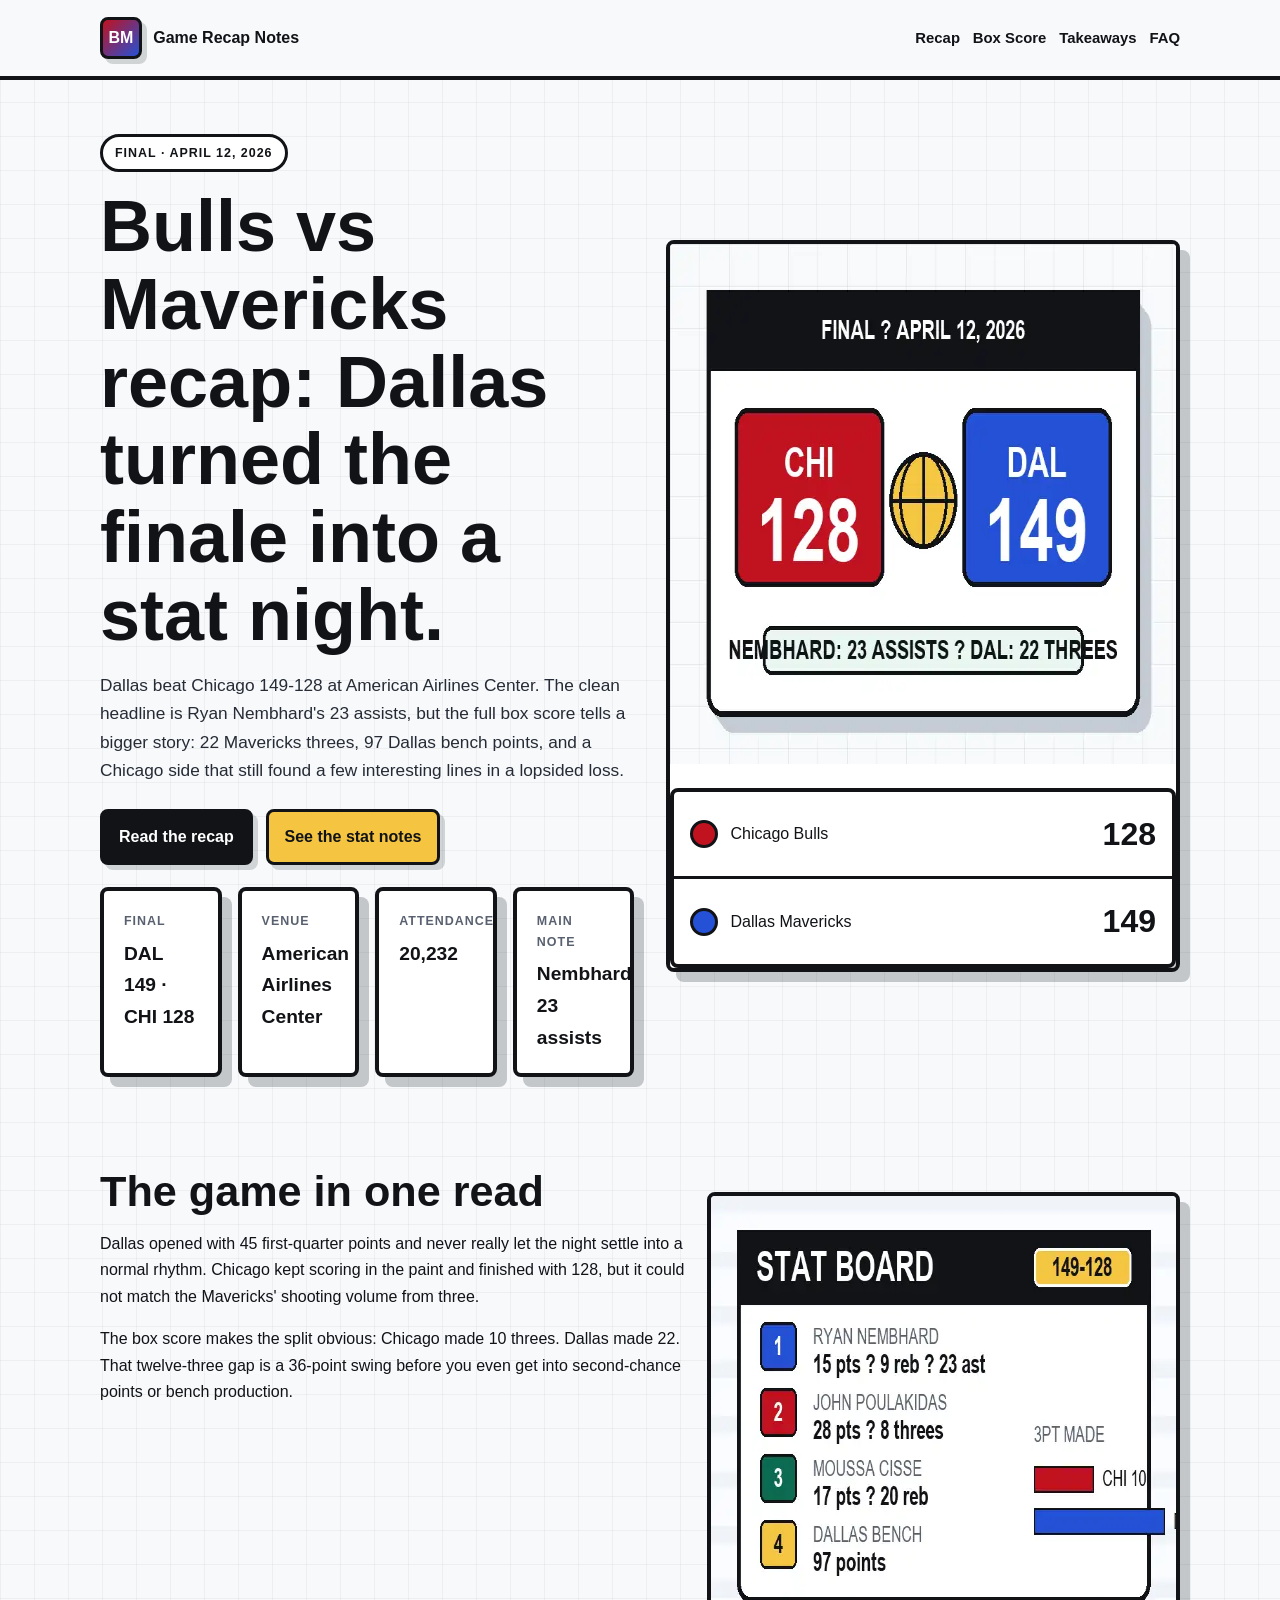
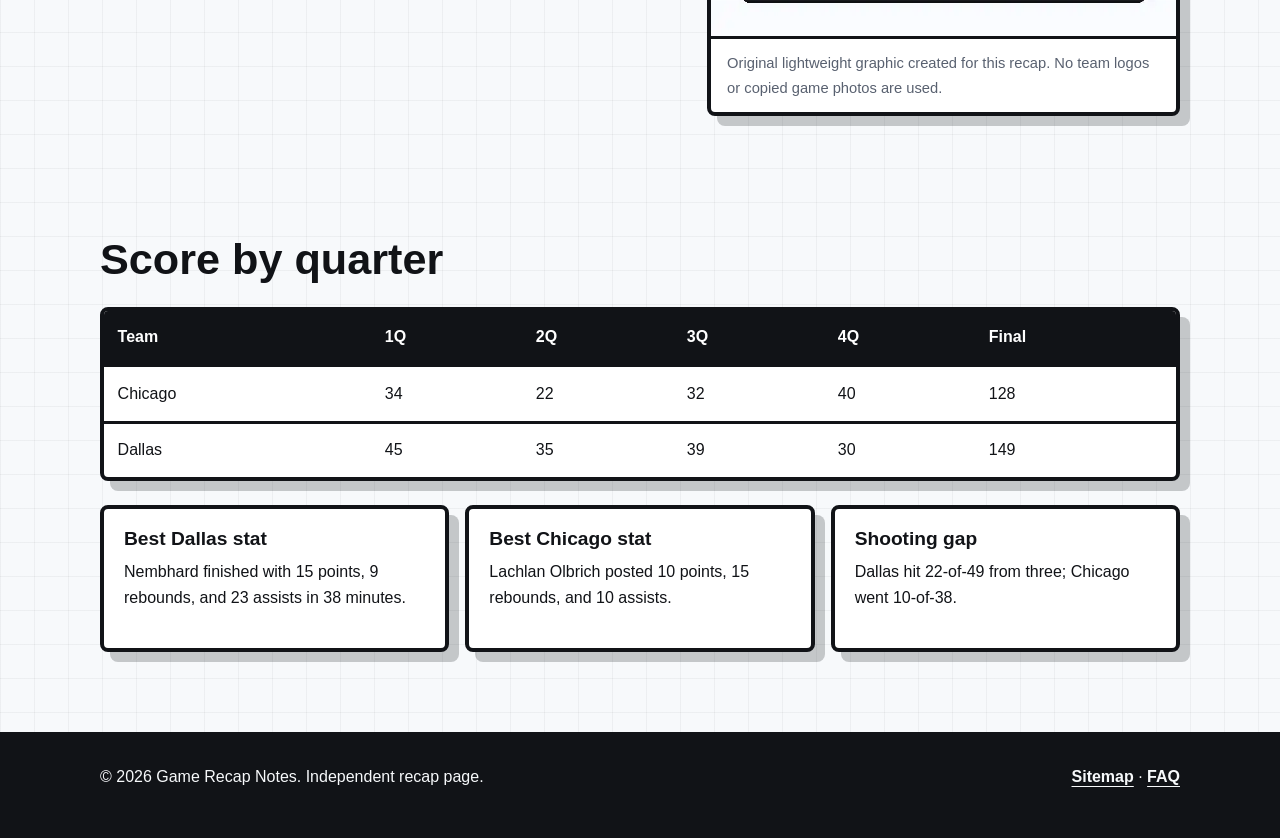
==== index.html @ 3fef67a5 "Add Bulls Mavericks recap site" ====
<!doctype html>
<html lang="en">
  <head>
    <meta charset="utf-8">
    <meta name="viewport" content="width=device-width, initial-scale=1">
    <title>Bulls vs Mavericks Recap: Dallas 149, Chicago 128</title>
    <meta name="description" content="Original recap of Chicago Bulls at Dallas Mavericks on April 12, 2026, with final score, quarter splits, stat notes, and key takeaways.">
    <link rel="canonical" href="https://zeshanalikhan.github.io/bulls-mavericks-recap/">
    <meta property="og:title" content="Bulls vs Mavericks Recap: Dallas 149, Chicago 128">
    <meta property="og:description" content="Ryan Nembhard's 23 assists and Dallas' 22 threes shaped a 149-128 Mavericks win over the Bulls.">
    <meta property="og:type" content="website">
    <meta property="og:url" content="https://zeshanalikhan.github.io/bulls-mavericks-recap/">
    <meta property="og:image" content="https://zeshanalikhan.github.io/bulls-mavericks-recap/assets/images/bulls-mavericks-hero.webp">
    <link rel="stylesheet" href="styles.css">
    <script type="application/ld+json">
      {
        "@context": "https://schema.org",
        "@type": "Article",
        "headline": "Bulls vs Mavericks Recap: Dallas 149, Chicago 128",
        "datePublished": "2026-04-13",
        "dateModified": "2026-04-13",
        "author": {
          "@type": "Person",
          "name": "Game Notes Desk"
        },
        "about": {
          "@type": "SportsEvent",
          "name": "Chicago Bulls at Dallas Mavericks",
          "startDate": "2026-04-12T20:30:00-04:00",
          "location": {
            "@type": "Place",
            "name": "American Airlines Center",
            "address": {
              "@type": "PostalAddress",
              "addressLocality": "Dallas",
              "addressRegion": "TX",
              "addressCountry": "US"
            }
          },
          "homeTeam": {
            "@type": "SportsTeam",
            "name": "Dallas Mavericks"
          },
          "awayTeam": {
            "@type": "SportsTeam",
            "name": "Chicago Bulls"
          },
          "sport": "Basketball"
        }
      }
    </script>
  </head>
  <body>
    <a class="skip-link" href="#main">Skip to content</a>
    <header class="site-header">
      <div class="nav-wrap">
        <a class="brand" href="index.html" aria-label="Bulls Mavericks recap home">
          <span class="brand-mark">BM</span>
          <span>Game Recap Notes</span>
        </a>
        <nav class="nav-links" aria-label="Main navigation">
          <a href="pages/game-recap.html">Recap</a>
          <a href="pages/box-score-notes.html">Box Score</a>
          <a href="pages/takeaways.html">Takeaways</a>
          <a href="pages/game-faq.html">FAQ</a>
        </nav>
      </div>
    </header>

    <main id="main">
      <section class="hero">
        <div class="hero-inner">
          <div>
            <span class="eyebrow">Final · April 12, 2026</span>
            <h1>Bulls vs Mavericks recap: Dallas turned the finale into a stat night.</h1>
            <p class="lede">Dallas beat Chicago 149-128 at American Airlines Center. The clean headline is Ryan Nembhard's 23 assists, but the full box score tells a bigger story: 22 Mavericks threes, 97 Dallas bench points, and a Chicago side that still found a few interesting lines in a lopsided loss.</p>
            <div class="cta-row">
              <a class="button" href="pages/game-recap.html">Read the recap</a>
              <a class="button secondary" href="pages/box-score-notes.html">See the stat notes</a>
            </div>
            <div class="meta-grid" aria-label="Game quick facts">
              <div class="fact-card"><span>Final</span><strong>DAL 149 · CHI 128</strong></div>
              <div class="fact-card"><span>Venue</span><strong>American Airlines Center</strong></div>
              <div class="fact-card"><span>Attendance</span><strong>20,232</strong></div>
              <div class="fact-card"><span>Main note</span><strong>Nembhard 23 assists</strong></div>
            </div>
          </div>
          <aside class="hero-card" aria-label="Final score card">
            <img src="assets/images/bulls-mavericks-hero.webp" width="720" height="520" alt="Illustrated Bulls Mavericks final score card">
            <div class="scoreboard">
              <div class="score-row">
                <div class="score-team"><span class="team-dot chi"></span><span>Chicago Bulls</span></div>
                <strong>128</strong>
              </div>
              <div class="score-row">
                <div class="score-team"><span class="team-dot dal"></span><span>Dallas Mavericks</span></div>
                <strong>149</strong>
              </div>
            </div>
          </aside>
        </div>
      </section>

      <section class="section">
        <div class="two-col">
          <div>
            <h2>The game in one read</h2>
            <p>Dallas opened with 45 first-quarter points and never really let the night settle into a normal rhythm. Chicago kept scoring in the paint and finished with 128, but it could not match the Mavericks' shooting volume from three.</p>
            <p>The box score makes the split obvious: Chicago made 10 threes. Dallas made 22. That twelve-three gap is a 36-point swing before you even get into second-chance points or bench production.</p>
          </div>
          <figure class="image-frame">
            <img src="assets/images/bulls-mavericks-stats.webp" width="720" height="440" alt="Illustrated Bulls Mavericks stat board">
            <figcaption>Original lightweight graphic created for this recap. No team logos or copied game photos are used.</figcaption>
          </figure>
        </div>
      </section>

      <section class="section" id="score-details">
        <h2>Score by quarter</h2>
        <table class="stat-table" aria-label="Score by quarter">
          <thead>
            <tr><th>Team</th><th>1Q</th><th>2Q</th><th>3Q</th><th>4Q</th><th>Final</th></tr>
          </thead>
          <tbody>
            <tr><td>Chicago</td><td>34</td><td>22</td><td>32</td><td>40</td><td>128</td></tr>
            <tr><td>Dallas</td><td>45</td><td>35</td><td>39</td><td>30</td><td>149</td></tr>
          </tbody>
        </table>
        <div class="card-grid">
          <article class="panel">
            <h3>Best Dallas stat</h3>
            <p>Nembhard finished with 15 points, 9 rebounds, and 23 assists in 38 minutes.</p>
          </article>
          <article class="panel">
            <h3>Best Chicago stat</h3>
            <p>Lachlan Olbrich posted 10 points, 15 rebounds, and 10 assists.</p>
          </article>
          <article class="panel">
            <h3>Shooting gap</h3>
            <p>Dallas hit 22-of-49 from three; Chicago went 10-of-38.</p>
          </article>
        </div>
      </section>
    </main>

    <footer class="site-footer">
      <div class="footer-inner">
        <p>© <span data-year>2026</span> Game Recap Notes. Independent recap page.</p>
        <p><a href="sitemap.xml">Sitemap</a> · <a href="pages/game-faq.html">FAQ</a></p>
      </div>
    </footer>
    <script src="app.js" defer></script>
  </body>
</html>
---- styles.css ----
:root {
  --ink: #111317;
  --paper: #f7f9fb;
  --panel: #ffffff;
  --muted: #596170;
  --line: #111317;
  --bull: #c1121f;
  --mav: #2451d6;
  --mint: #0b6b50;
  --gold: #f5c542;
  --shadow: 10px 10px 0 rgba(17, 19, 23, 0.22);
  --soft-shadow: 5px 5px 0 rgba(17, 19, 23, 0.16);
}

* {
  box-sizing: border-box;
}

html {
  scroll-behavior: smooth;
}

body {
  margin: 0;
  background:
    linear-gradient(90deg, rgba(17, 19, 23, 0.045) 1px, transparent 1px),
    linear-gradient(180deg, rgba(17, 19, 23, 0.045) 1px, transparent 1px),
    var(--paper);
  background-size: 34px 34px;
  color: var(--ink);
  font-family: Arial, Helvetica, sans-serif;
  line-height: 1.65;
}

img {
  display: block;
  max-width: 100%;
}

a {
  color: var(--mav);
  font-weight: 800;
  text-underline-offset: 0.24em;
}

a:hover {
  color: var(--bull);
}

.skip-link {
  left: 1rem;
  position: absolute;
  top: -4rem;
  z-index: 50;
}

.skip-link:focus {
  background: var(--gold);
  border: 3px solid var(--line);
  color: var(--ink);
  padding: 0.75rem 1rem;
  top: 1rem;
}

.site-header {
  background: rgba(247, 249, 251, 0.96);
  border-bottom: 4px solid var(--line);
  position: sticky;
  top: 0;
  z-index: 20;
}

.nav-wrap,
.hero-inner,
.section,
.footer-inner {
  margin: 0 auto;
  max-width: 1120px;
  padding: 0 1.25rem;
}

.nav-wrap {
  align-items: center;
  display: flex;
  gap: 1rem;
  justify-content: space-between;
  min-height: 76px;
}

.brand {
  align-items: center;
  color: var(--ink);
  display: inline-flex;
  font-weight: 900;
  gap: 0.7rem;
  text-decoration: none;
}

.brand-mark {
  align-items: center;
  background: linear-gradient(135deg, var(--bull), var(--mav));
  border: 3px solid var(--line);
  border-radius: 8px;
  box-shadow: var(--soft-shadow);
  color: #fff;
  display: inline-flex;
  height: 42px;
  justify-content: center;
  letter-spacing: 0;
  width: 42px;
}

.nav-links {
  align-items: center;
  display: flex;
  flex-wrap: wrap;
  gap: 0.8rem;
  justify-content: flex-end;
}

.nav-links a {
  color: var(--ink);
  font-size: 0.93rem;
  text-decoration: none;
}

.nav-links a:hover {
  text-decoration: underline;
}

.hero {
  padding: 3.4rem 0 2.7rem;
}

.hero-inner {
  align-items: center;
  display: grid;
  gap: 2rem;
  grid-template-columns: minmax(0, 1.02fr) minmax(280px, 0.98fr);
}

.eyebrow {
  align-items: center;
  background: #fff;
  border: 3px solid var(--line);
  border-radius: 999px;
  color: var(--ink);
  display: inline-flex;
  font-size: 0.78rem;
  font-weight: 900;
  gap: 0.45rem;
  letter-spacing: 0.08em;
  padding: 0.35rem 0.75rem;
  text-transform: uppercase;
}

h1,
h2,
h3 {
  letter-spacing: 0;
  line-height: 1.08;
}

h1 {
  font-size: 4.5rem;
  margin: 1rem 0 1rem;
  max-width: 950px;
}

h2 {
  font-size: 2.7rem;
  margin: 0 0 1rem;
}

h3 {
  font-size: 1.2rem;
  margin: 0 0 0.55rem;
}

p {
  margin: 0 0 1rem;
}

.lede {
  color: #262b35;
  font-size: 1.08rem;
  max-width: 760px;
}

.cta-row {
  display: flex;
  flex-wrap: wrap;
  gap: 0.8rem;
  margin: 1.5rem 0 0;
}

.button {
  align-items: center;
  background: var(--ink);
  border: 3px solid var(--line);
  border-radius: 8px;
  box-shadow: var(--soft-shadow);
  color: #fff;
  cursor: pointer;
  display: inline-flex;
  font: inherit;
  font-weight: 900;
  justify-content: center;
  min-height: 46px;
  padding: 0.75rem 1rem;
  text-decoration: none;
}

.button:hover {
  background: var(--bull);
  color: #fff;
}

.button.secondary {
  background: var(--gold);
  color: var(--ink);
}

.hero-card,
.panel,
.fact-card,
.scoreboard,
.image-frame,
.toc,
.stat-table {
  background: var(--panel);
  border: 4px solid var(--line);
  border-radius: 8px;
  box-shadow: var(--shadow);
}

.hero-card {
  overflow: hidden;
}

.scoreboard {
  margin-top: 1.5rem;
  overflow: hidden;
}

.score-row {
  align-items: center;
  border-top: 3px solid var(--line);
  display: grid;
  gap: 1rem;
  grid-template-columns: 1fr auto;
  padding: 1rem;
}

.score-row:first-child {
  border-top: 0;
}

.score-row strong {
  font-size: 2rem;
}

.score-team {
  align-items: center;
  display: flex;
  gap: 0.75rem;
}

.team-dot {
  border: 3px solid var(--line);
  border-radius: 999px;
  display: inline-block;
  height: 28px;
  width: 28px;
}

.team-dot.chi {
  background: var(--bull);
}

.team-dot.dal {
  background: var(--mav);
}

.section {
  padding-bottom: 3rem;
  padding-top: 3rem;
}

.section.narrow {
  max-width: 880px;
}

.meta-grid,
.card-grid,
.two-col,
.stat-grid {
  display: grid;
  gap: 1rem;
}

.meta-grid {
  grid-template-columns: repeat(4, minmax(0, 1fr));
  margin-top: 1.4rem;
}

.card-grid {
  grid-template-columns: repeat(3, minmax(0, 1fr));
  margin-top: 1.5rem;
}

.two-col {
  align-items: start;
  grid-template-columns: minmax(0, 1fr) minmax(300px, 0.8fr);
}

.stat-grid {
  grid-template-columns: repeat(2, minmax(0, 1fr));
}

.fact-card,
.panel,
.toc {
  padding: 1.25rem;
}

.fact-card span {
  color: var(--muted);
  display: block;
  font-size: 0.78rem;
  font-weight: 900;
  letter-spacing: 0.08em;
  margin-bottom: 0.35rem;
  text-transform: uppercase;
}

.fact-card strong {
  font-size: 1.2rem;
}

.callout {
  background: #e8f7ef;
  border: 4px solid var(--line);
  border-radius: 8px;
  box-shadow: var(--soft-shadow);
  margin: 1.5rem 0;
  padding: 1.25rem;
}

.image-frame {
  margin: 1.5rem 0;
  overflow: hidden;
}

.image-frame figcaption {
  border-top: 3px solid var(--line);
  color: var(--muted);
  font-size: 0.92rem;
  padding: 0.75rem 1rem;
}

.stat-table {
  border-collapse: separate;
  border-spacing: 0;
  margin: 1.5rem 0;
  overflow: hidden;
  width: 100%;
}

.stat-table th,
.stat-table td {
  border-bottom: 3px solid var(--line);
  padding: 0.85rem;
  text-align: left;
}

.stat-table tr:last-child td {
  border-bottom: 0;
}

.stat-table th {
  background: var(--ink);
  color: #fff;
}

.clean-list {
  margin: 0;
  padding-left: 1.1rem;
}

.clean-list li {
  margin-bottom: 0.65rem;
}

.site-footer {
  background: var(--ink);
  color: #f7f9fb;
  margin-top: 2rem;
  padding: 2rem 0;
}

.site-footer a {
  color: #f7f9fb;
}

.footer-inner {
  align-items: center;
  display: flex;
  flex-wrap: wrap;
  gap: 1rem;
  justify-content: space-between;
}

@media (max-width: 820px) {
  .nav-wrap,
  .footer-inner {
    align-items: flex-start;
    flex-direction: column;
  }

  .hero-inner,
  .two-col,
  .card-grid,
  .meta-grid,
  .stat-grid {
    grid-template-columns: 1fr;
  }

  h1 {
    font-size: 2.5rem;
  }

  h2 {
    font-size: 1.85rem;
  }

  .hero {
    padding-top: 2rem;
  }
}
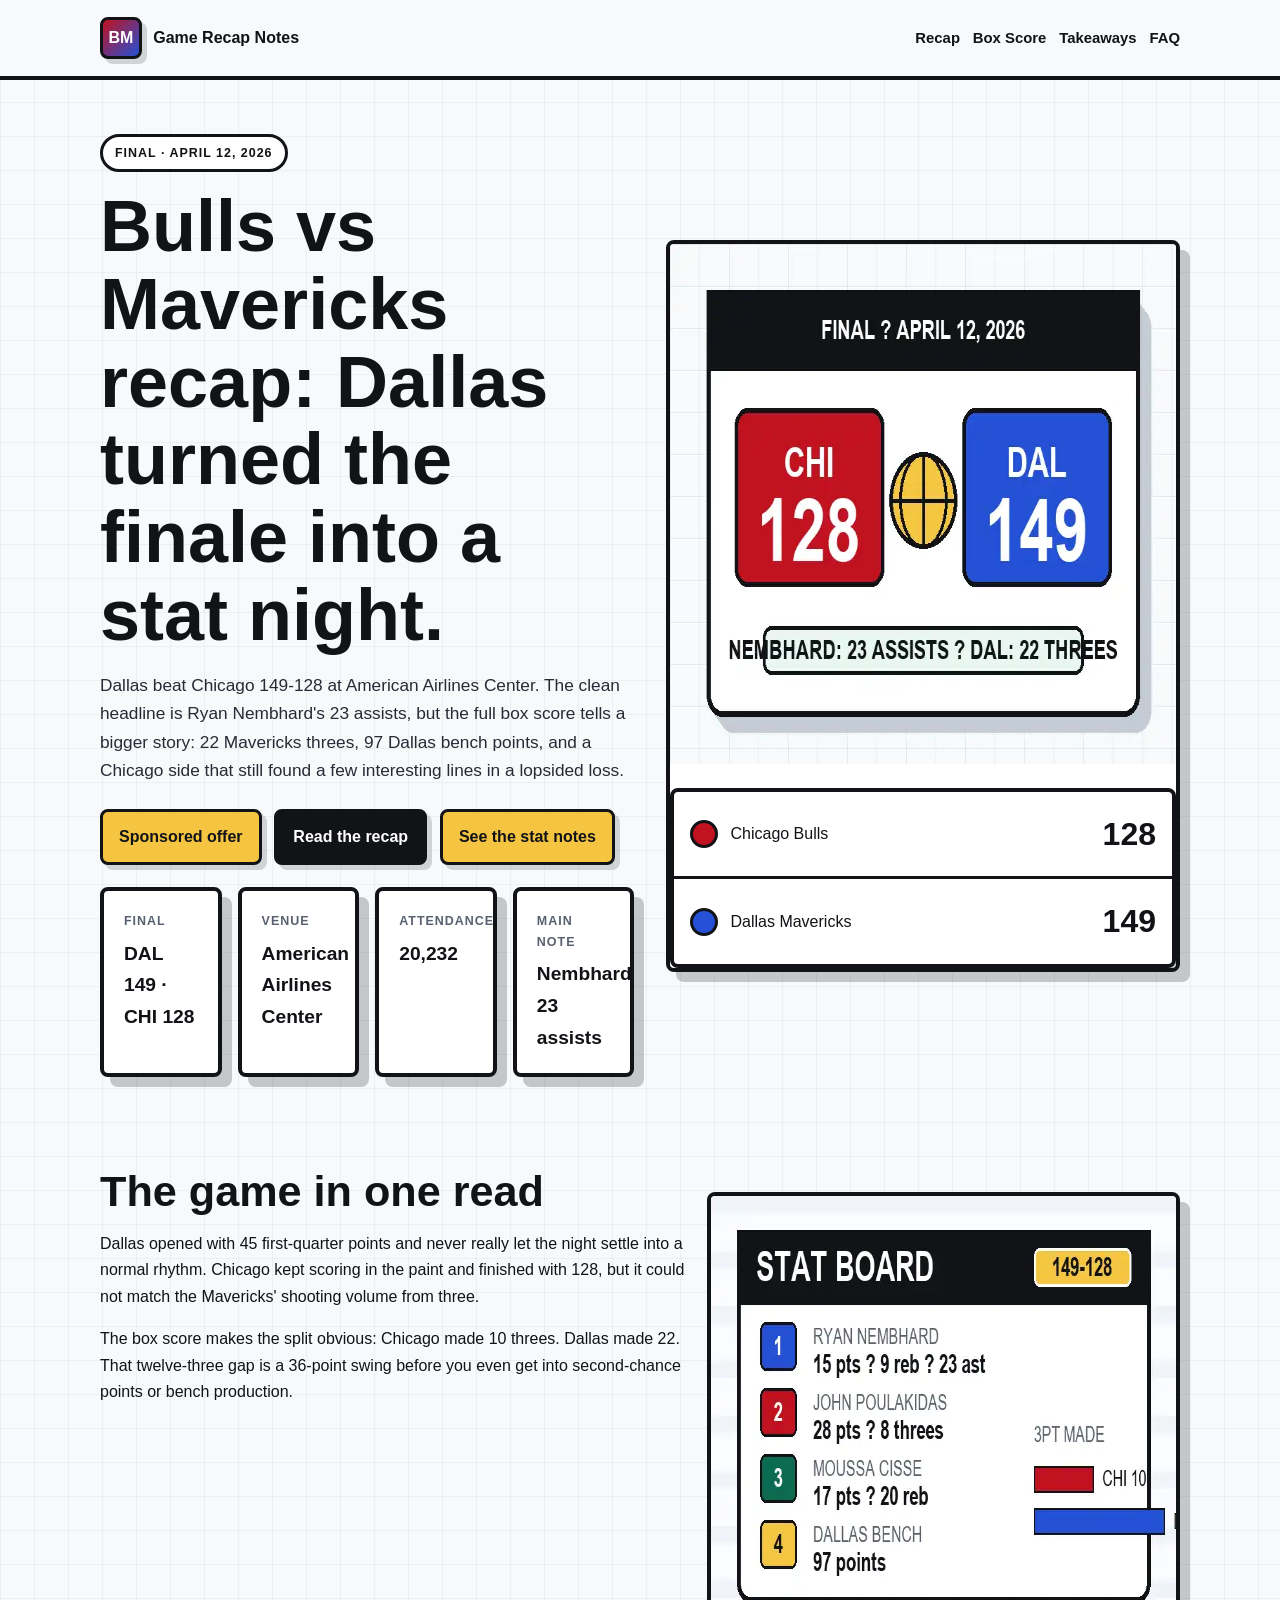
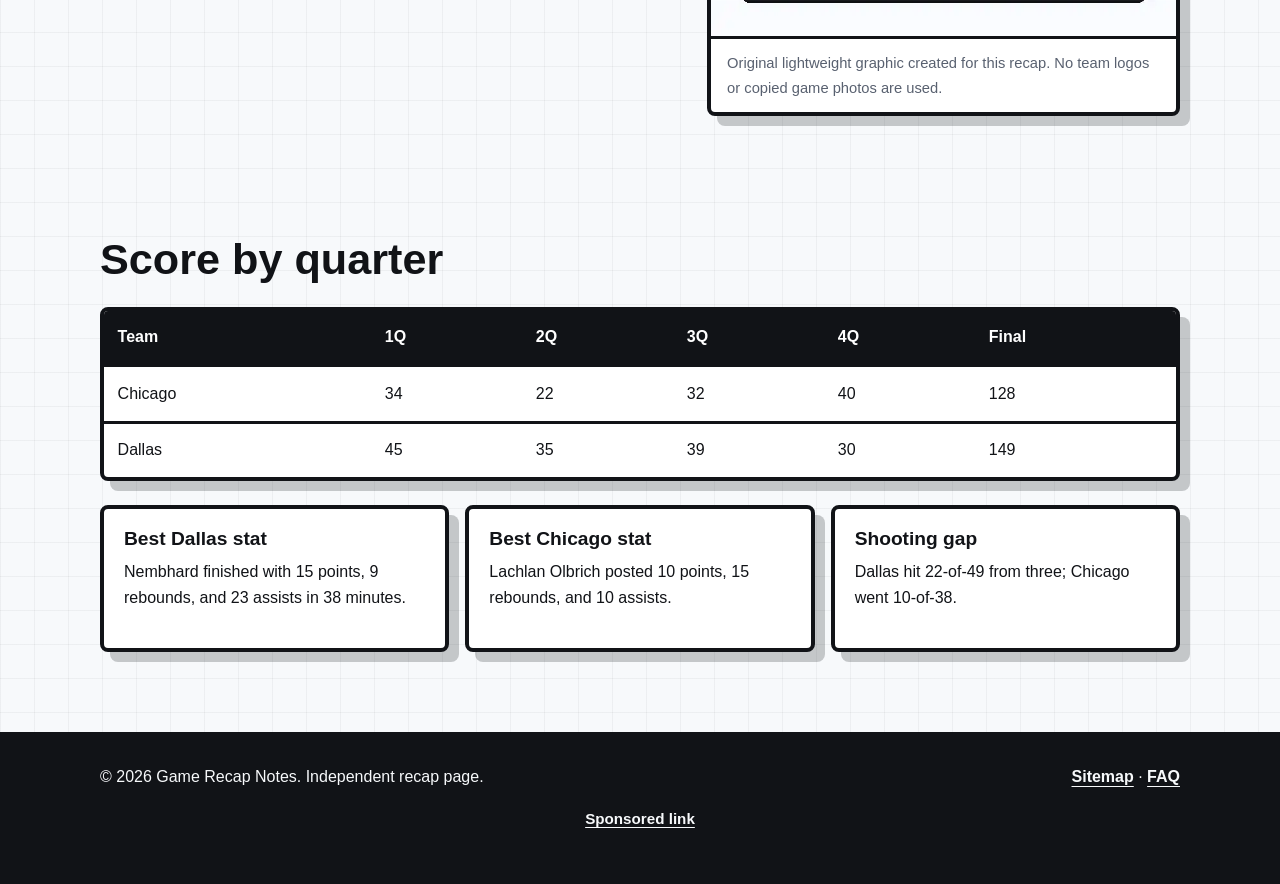
==== commit 64f8250f: "Add sponsored smartlink placement" ====
--- a/index.html
+++ b/index.html
@@ -3,6 +3,7 @@
   <head>
     <meta charset="utf-8">
     <meta name="viewport" content="width=device-width, initial-scale=1">
+    <meta name="google-site-verification" content="zPeMqoo2h3M_oqIertTkiu1rAj5quQBwW_J42bXbuFM">
     <title>Bulls vs Mavericks Recap: Dallas 149, Chicago 128</title>
     <meta name="description" content="Original recap of Chicago Bulls at Dallas Mavericks on April 12, 2026, with final score, quarter splits, stat notes, and key takeaways.">
     <link rel="canonical" href="https://zeshanalikhan.github.io/bulls-mavericks-recap/">
@@ -75,6 +76,7 @@
             <h1>Bulls vs Mavericks recap: Dallas turned the finale into a stat night.</h1>
             <p class="lede">Dallas beat Chicago 149-128 at American Airlines Center. The clean headline is Ryan Nembhard's 23 assists, but the full box score tells a bigger story: 22 Mavericks threes, 97 Dallas bench points, and a Chicago side that still found a few interesting lines in a lopsided loss.</p>
             <div class="cta-row">
+              <a class="button secondary" href="https://www.profitablecpmratenetwork.com/j9f627innq?key=be46e17df9e34aa3b5b8e77e88a34740" rel="nofollow sponsored noopener" target="_blank">Sponsored offer</a>
               <a class="button" href="pages/game-recap.html">Read the recap</a>
               <a class="button secondary" href="pages/box-score-notes.html">See the stat notes</a>
             </div>
@@ -148,7 +150,10 @@
         <p>© <span data-year>2026</span> Game Recap Notes. Independent recap page.</p>
         <p><a href="sitemap.xml">Sitemap</a> · <a href="pages/game-faq.html">FAQ</a></p>
       </div>
-    </footer>
+          <div class="adsterra-link-wrap">
+        <a class="adsterra-link" href="https://www.profitablecpmratenetwork.com/j9f627innq?key=be46e17df9e34aa3b5b8e77e88a34740" rel="nofollow sponsored noopener" target="_blank">Sponsored link</a>
+      </div>
+  </footer>
     <script src="app.js" defer></script>
   </body>
 </html>
--- a/styles.css
+++ b/styles.css
@@ -438,3 +438,15 @@
     padding-top: 2rem;
   }
 }
+.adsterra-link-wrap {
+  padding: 0 0 1.25rem;
+  text-align: center;
+}
+
+.adsterra-link {
+  color: inherit;
+  font-size: 0.95rem;
+  font-weight: 700;
+  text-decoration: underline;
+  text-underline-offset: 0.18em;
+}
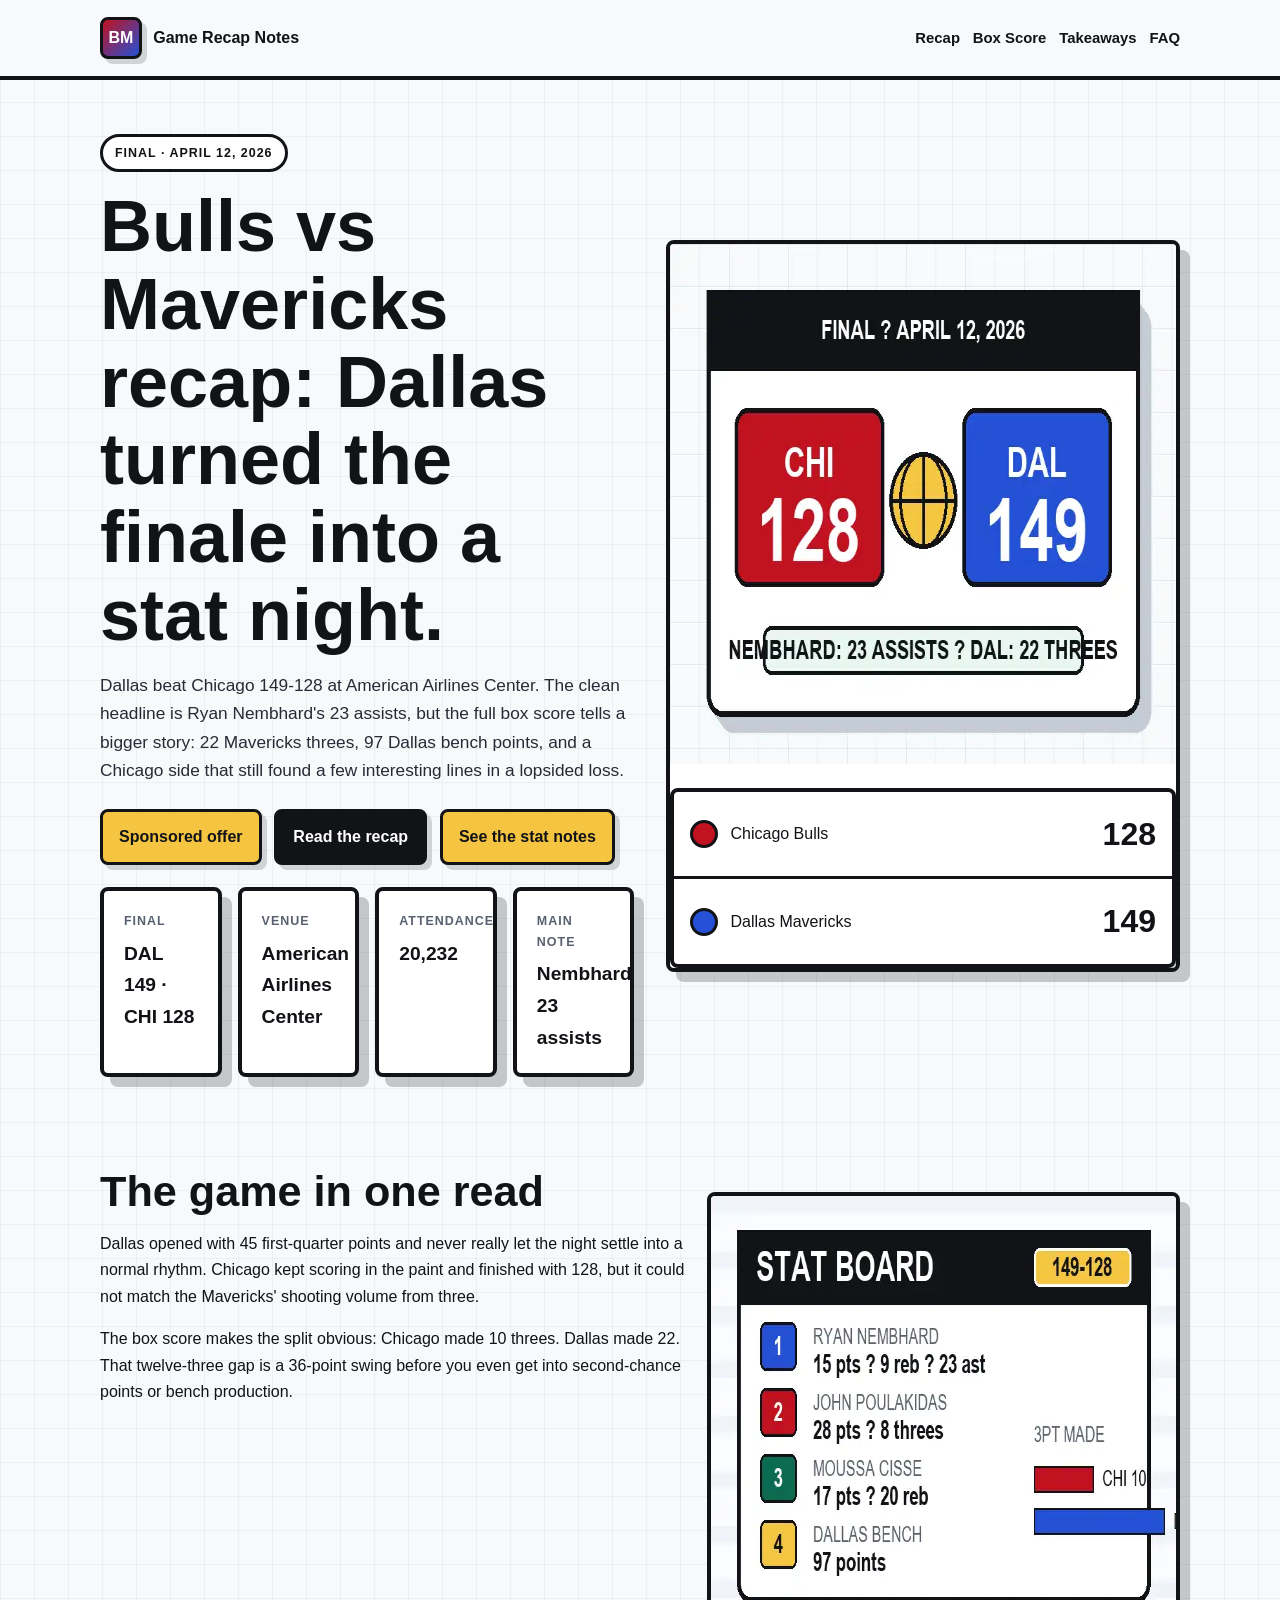
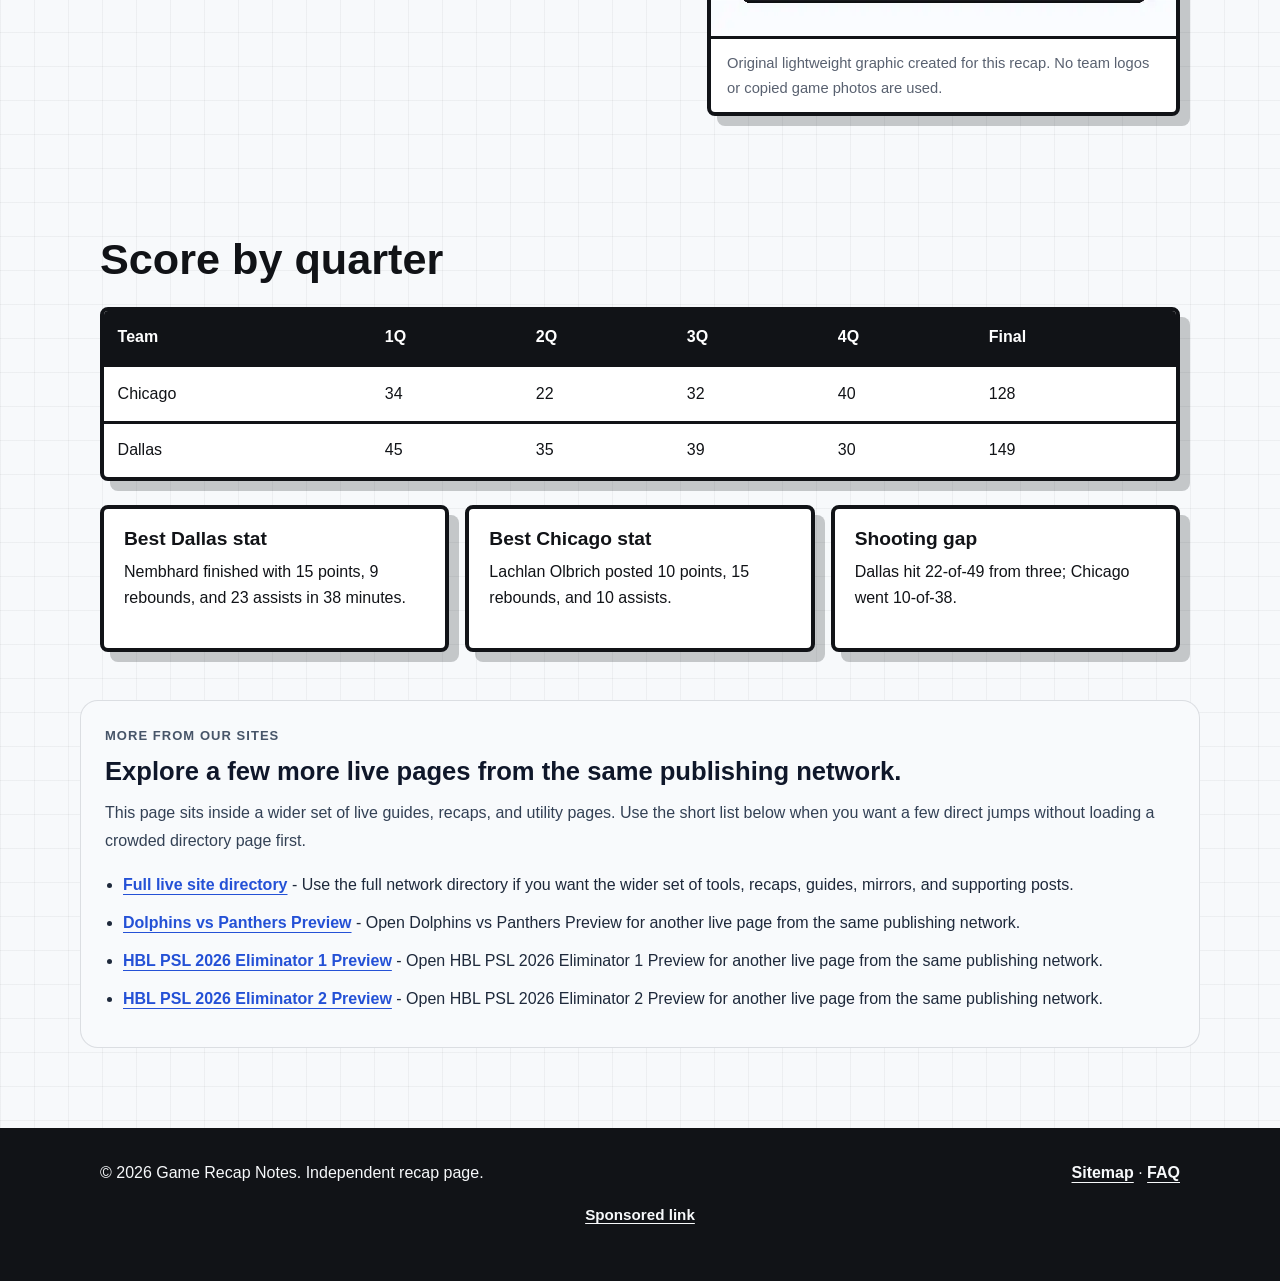
==== commit 603b9f35: "Add owned network links" ====
--- a/index.html
+++ b/index.html
@@ -143,6 +143,24 @@
           </article>
         </div>
       </section>
+
+      <!-- NETWORK_LINKS_START -->
+      <section data-network-links="true" aria-labelledby="network-links-heading" style="padding:0 0 48px;">
+        <div style="width:min(1120px, calc(100% - 32px)); margin:0 auto;">
+          <div style="border:1px solid rgba(15, 23, 42, 0.12); background:#f8fafc; border-radius:18px; padding:24px;">
+            <p style="margin:0 0 10px; font-size:13px; font-weight:800; letter-spacing:0.08em; text-transform:uppercase; color:#475569;">More from our sites</p>
+            <h2 id="network-links-heading" style="margin:0 0 12px; font-size:clamp(1.5rem, 2vw, 1.9rem); line-height:1.2; color:#0f172a;">Explore a few more live pages from the same publishing network.</h2>
+            <p style="margin:0 0 16px; color:#334155; line-height:1.75;">This page sits inside a wider set of live guides, recaps, and utility pages. Use the short list below when you want a few direct jumps without loading a crowded directory page first.</p>
+            <ul style="margin:0; padding-left:18px; color:#1e293b; line-height:1.75;">
+          <li style="margin:0 0 10px;"><a href="https://zeshanalikhan.github.io/creator-app-hub-site/pages/site-directory.html">Full live site directory</a> - Use the full network directory if you want the wider set of tools, recaps, guides, mirrors, and supporting posts.</li>
+          <li style="margin:0 0 10px;"><a href="https://zeshanalikhan.github.io/dolphins-panthers-nrl-preview/">Dolphins vs Panthers Preview</a> - Open Dolphins vs Panthers Preview for another live page from the same publishing network.</li>
+          <li style="margin:0 0 10px;"><a href="https://zeshanalikhan.github.io/hbl-psl-2026-eliminator-1-preview/">HBL PSL 2026 Eliminator 1 Preview</a> - Open HBL PSL 2026 Eliminator 1 Preview for another live page from the same publishing network.</li>
+          <li style="margin:0 0 10px;"><a href="https://zeshanalikhan.github.io/hbl-psl-2026-eliminator-2-preview/">HBL PSL 2026 Eliminator 2 Preview</a> - Open HBL PSL 2026 Eliminator 2 Preview for another live page from the same publishing network.</li>
+            </ul>
+          </div>
+        </div>
+      </section>
+      <!-- NETWORK_LINKS_END -->
     </main>
 
     <footer class="site-footer">
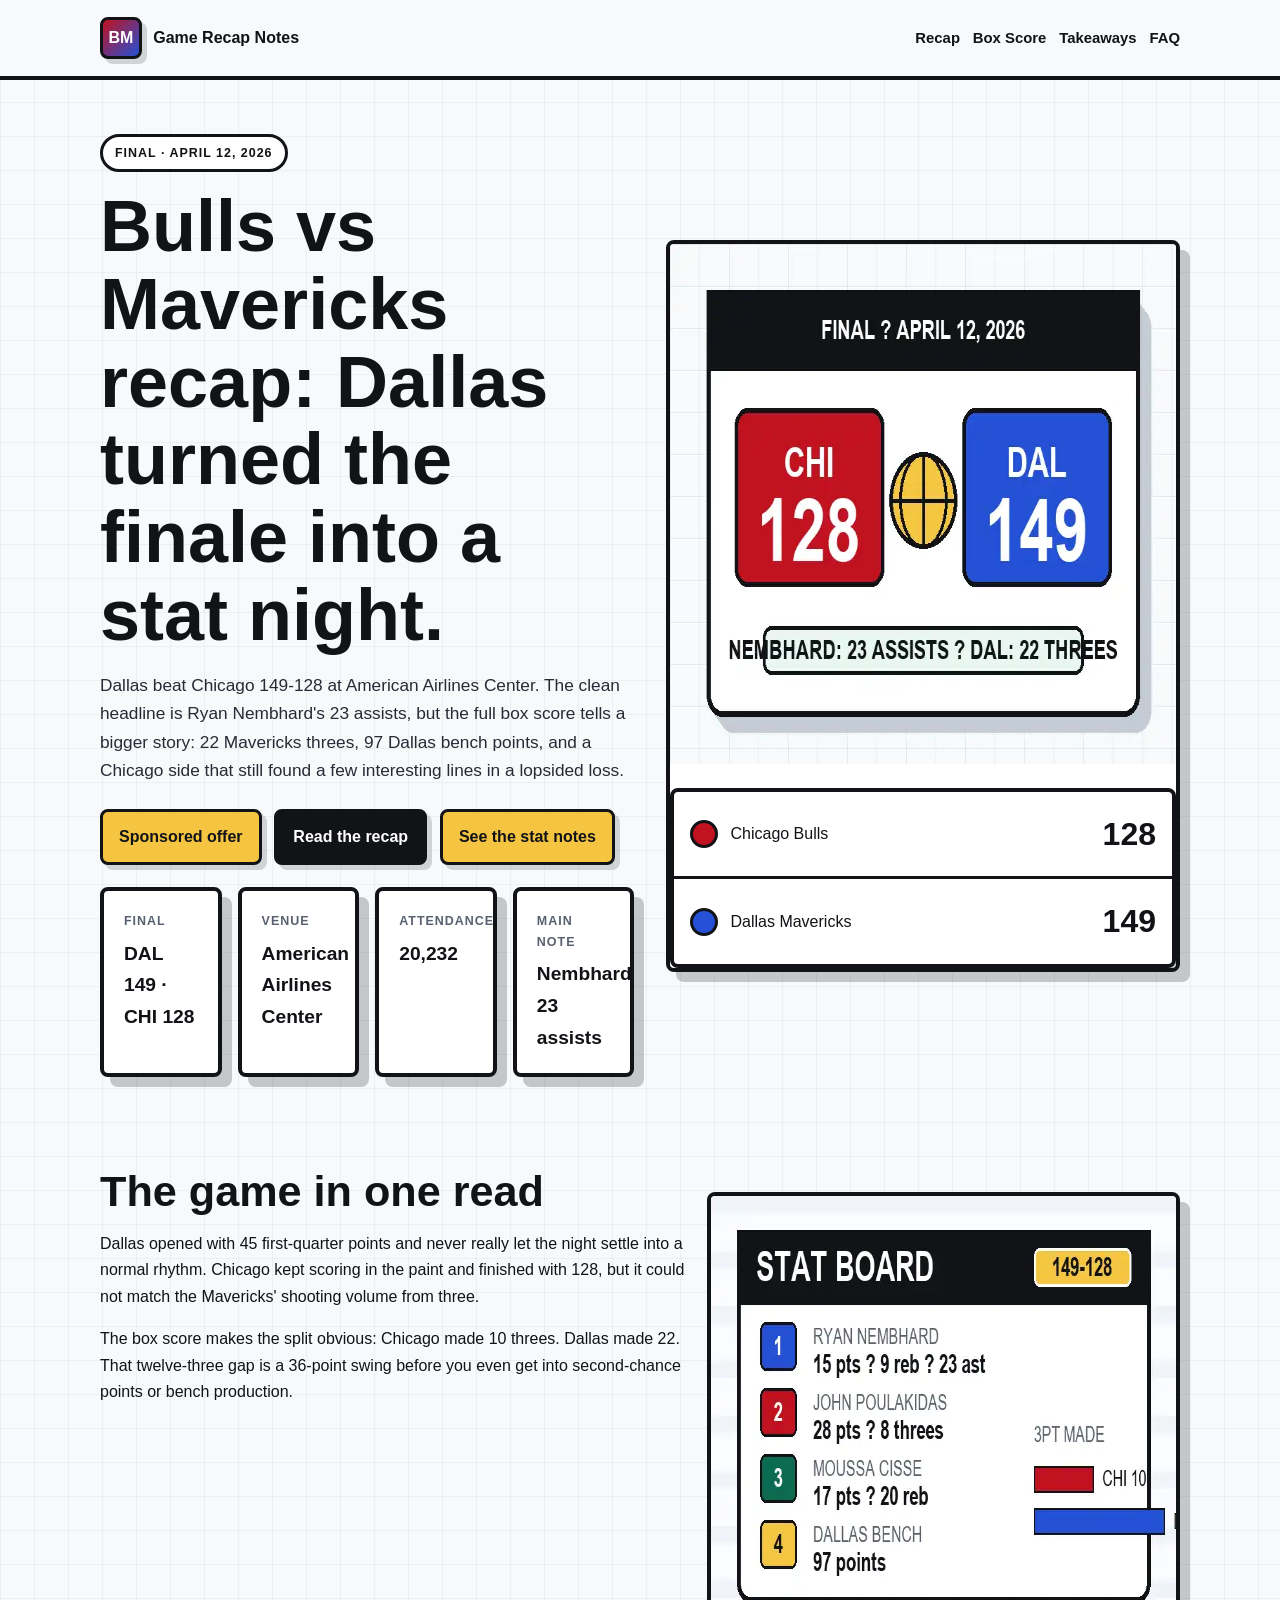
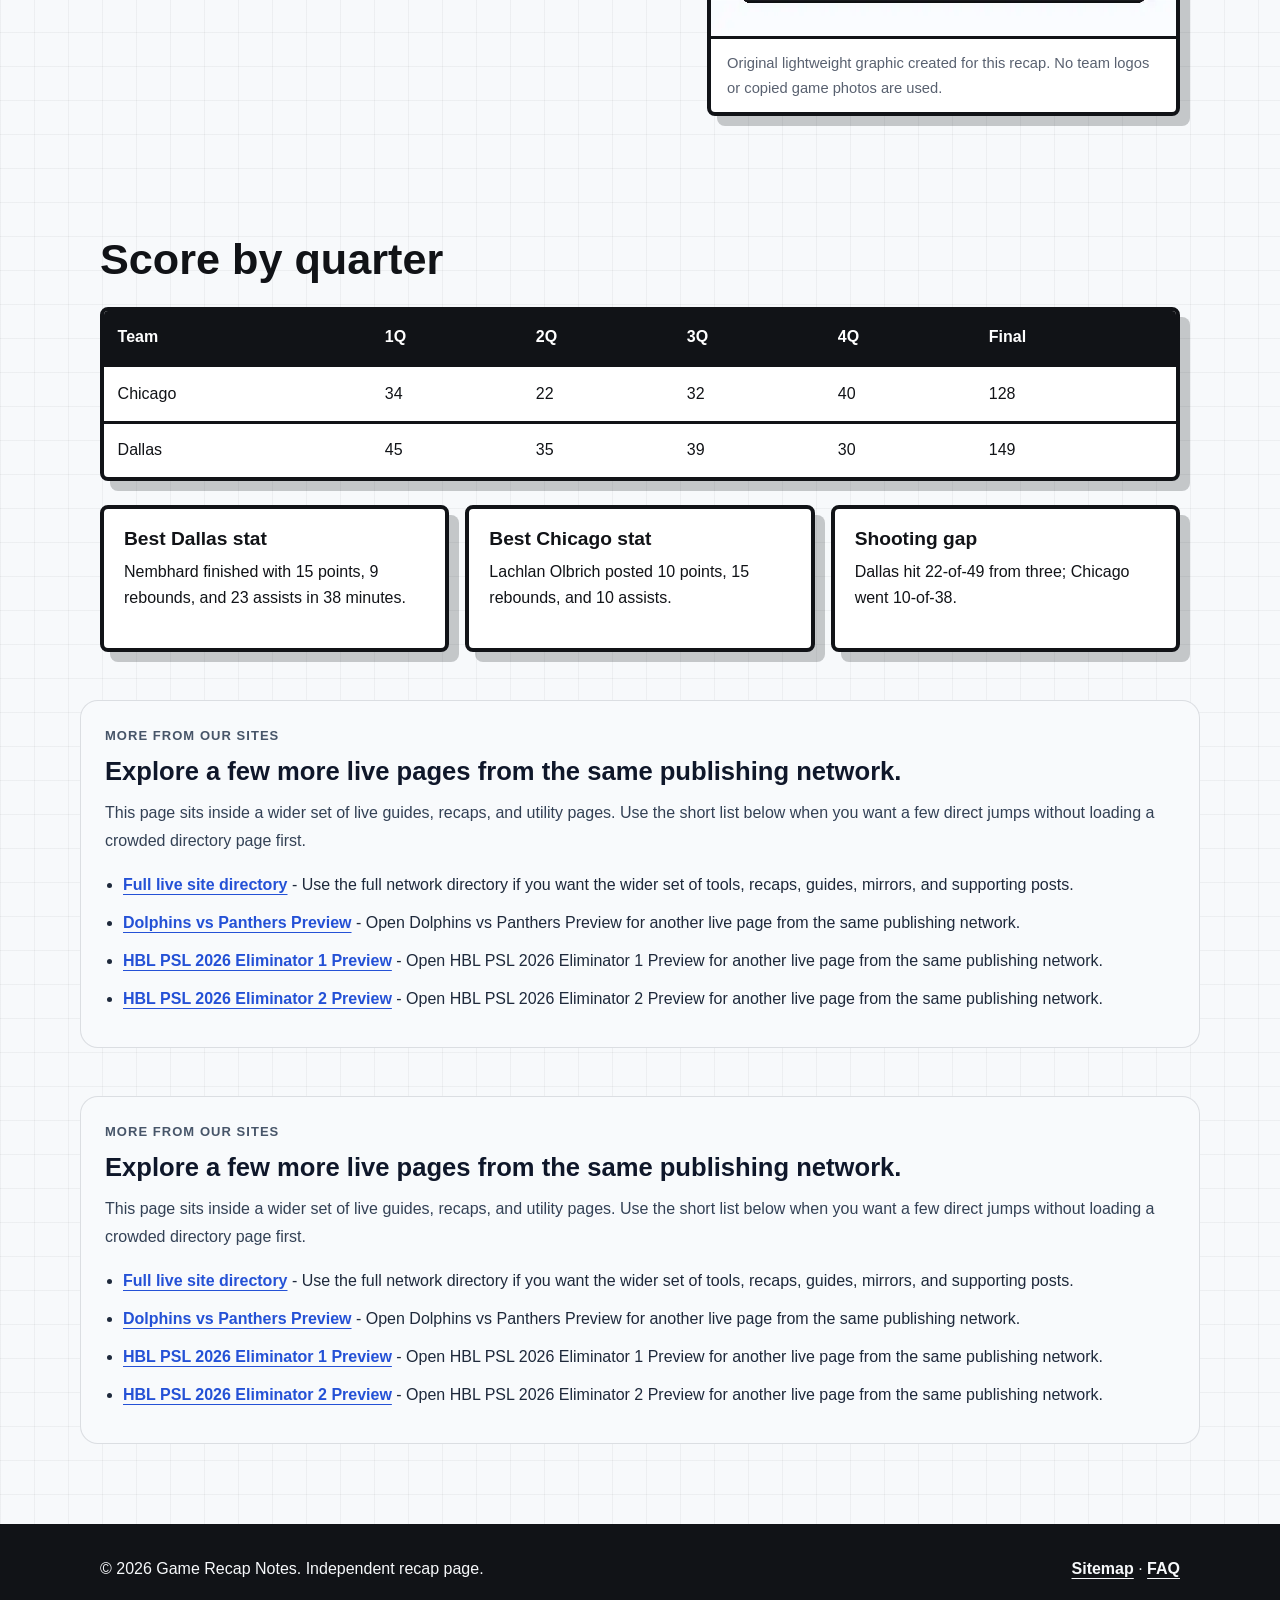
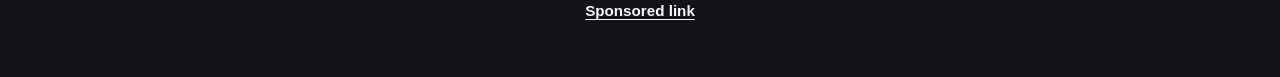
==== commit bacbb974: "Add owned network links" ====
--- a/index.html
+++ b/index.html
@@ -161,6 +161,24 @@
         </div>
       </section>
       <!-- NETWORK_LINKS_END -->
+    
+      <!-- NETWORK_LINKS_START -->
+      <section data-network-links="true" aria-labelledby="network-links-heading" style="padding:0 0 48px;">
+        <div style="width:min(1120px, calc(100% - 32px)); margin:0 auto;">
+          <div style="border:1px solid rgba(15, 23, 42, 0.12); background:#f8fafc; border-radius:18px; padding:24px;">
+            <p style="margin:0 0 10px; font-size:13px; font-weight:800; letter-spacing:0.08em; text-transform:uppercase; color:#475569;">More from our sites</p>
+            <h2 id="network-links-heading" style="margin:0 0 12px; font-size:clamp(1.5rem, 2vw, 1.9rem); line-height:1.2; color:#0f172a;">Explore a few more live pages from the same publishing network.</h2>
+            <p style="margin:0 0 16px; color:#334155; line-height:1.75;">This page sits inside a wider set of live guides, recaps, and utility pages. Use the short list below when you want a few direct jumps without loading a crowded directory page first.</p>
+            <ul style="margin:0; padding-left:18px; color:#1e293b; line-height:1.75;">
+          <li style="margin:0 0 10px;"><a href="https://zeshanalikhan.github.io/creator-app-hub-site/pages/site-directory.html">Full live site directory</a> - Use the full network directory if you want the wider set of tools, recaps, guides, mirrors, and supporting posts.</li>
+          <li style="margin:0 0 10px;"><a href="https://zeshanalikhan.github.io/dolphins-panthers-nrl-preview/">Dolphins vs Panthers Preview</a> - Open Dolphins vs Panthers Preview for another live page from the same publishing network.</li>
+          <li style="margin:0 0 10px;"><a href="https://zeshanalikhan.github.io/hbl-psl-2026-eliminator-1-preview/">HBL PSL 2026 Eliminator 1 Preview</a> - Open HBL PSL 2026 Eliminator 1 Preview for another live page from the same publishing network.</li>
+          <li style="margin:0 0 10px;"><a href="https://zeshanalikhan.github.io/hbl-psl-2026-eliminator-2-preview/">HBL PSL 2026 Eliminator 2 Preview</a> - Open HBL PSL 2026 Eliminator 2 Preview for another live page from the same publishing network.</li>
+            </ul>
+          </div>
+        </div>
+      </section>
+      <!-- NETWORK_LINKS_END -->
     </main>
 
     <footer class="site-footer">
